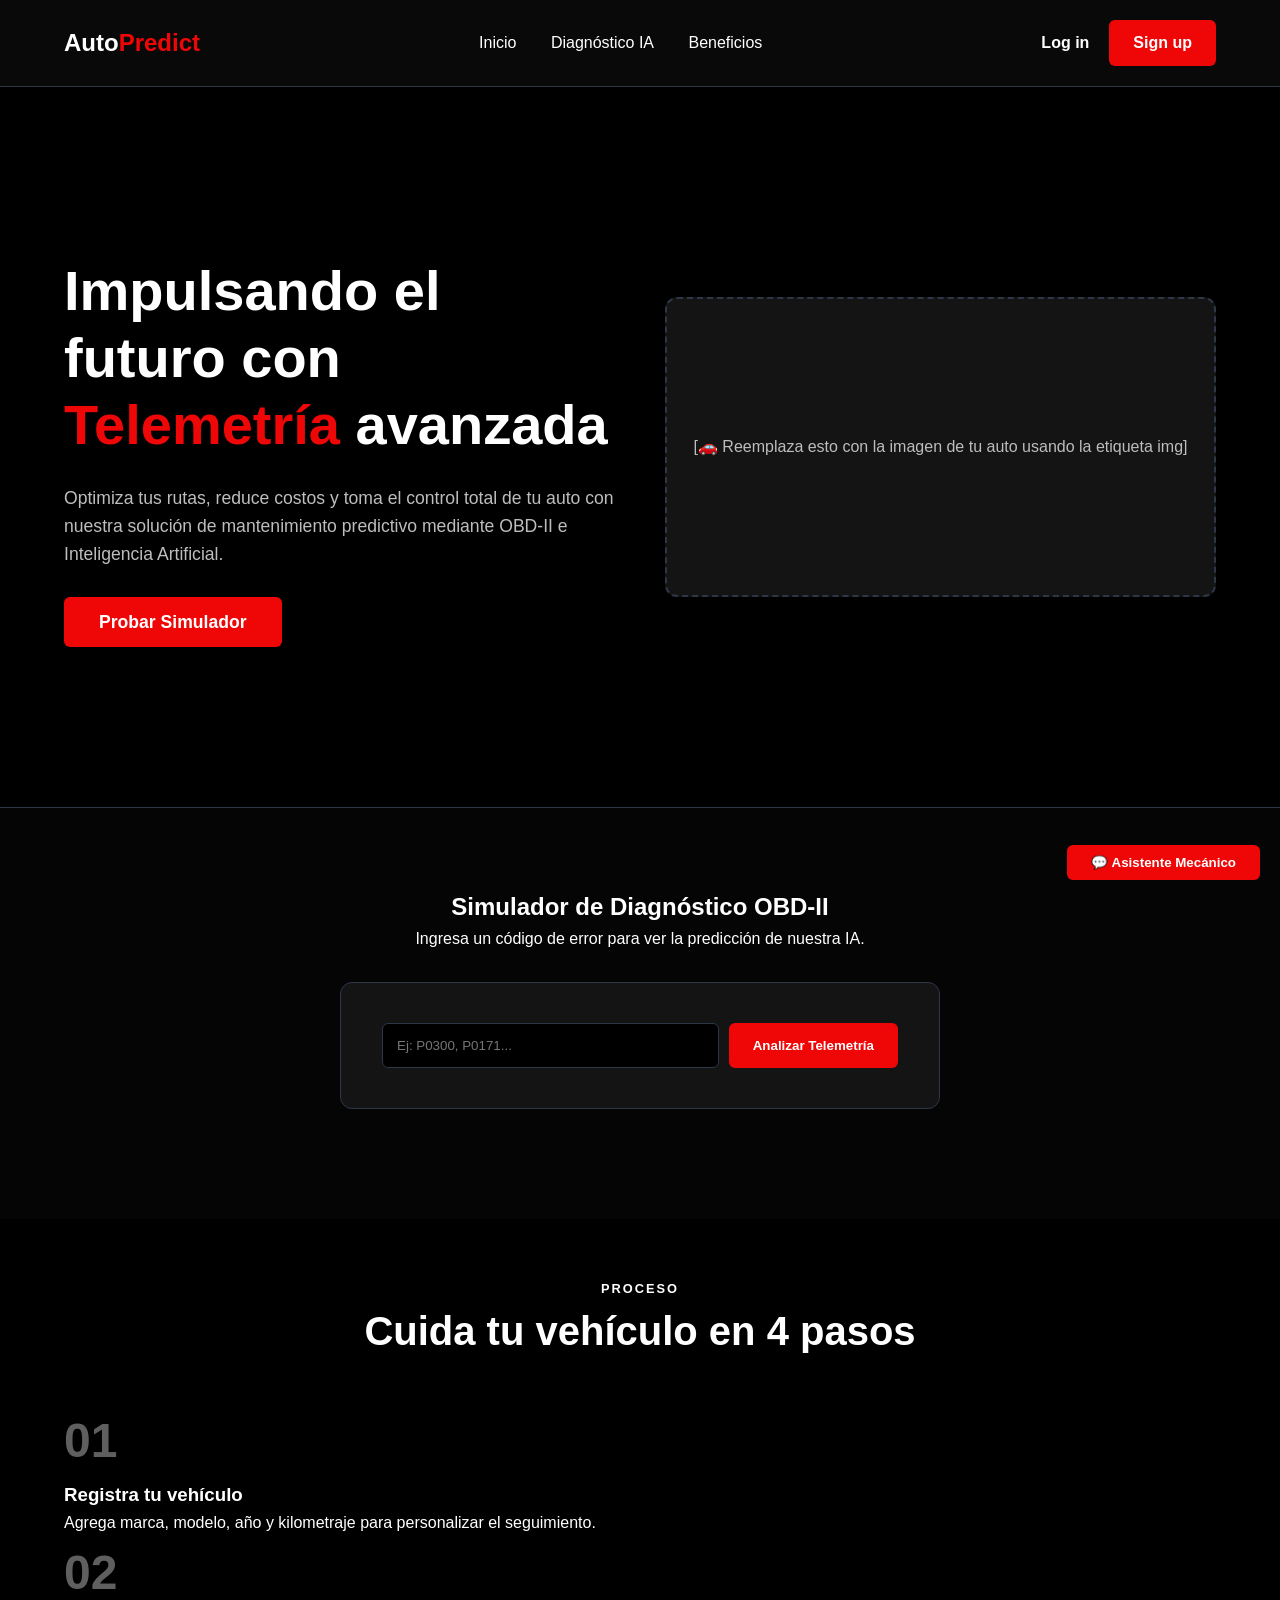
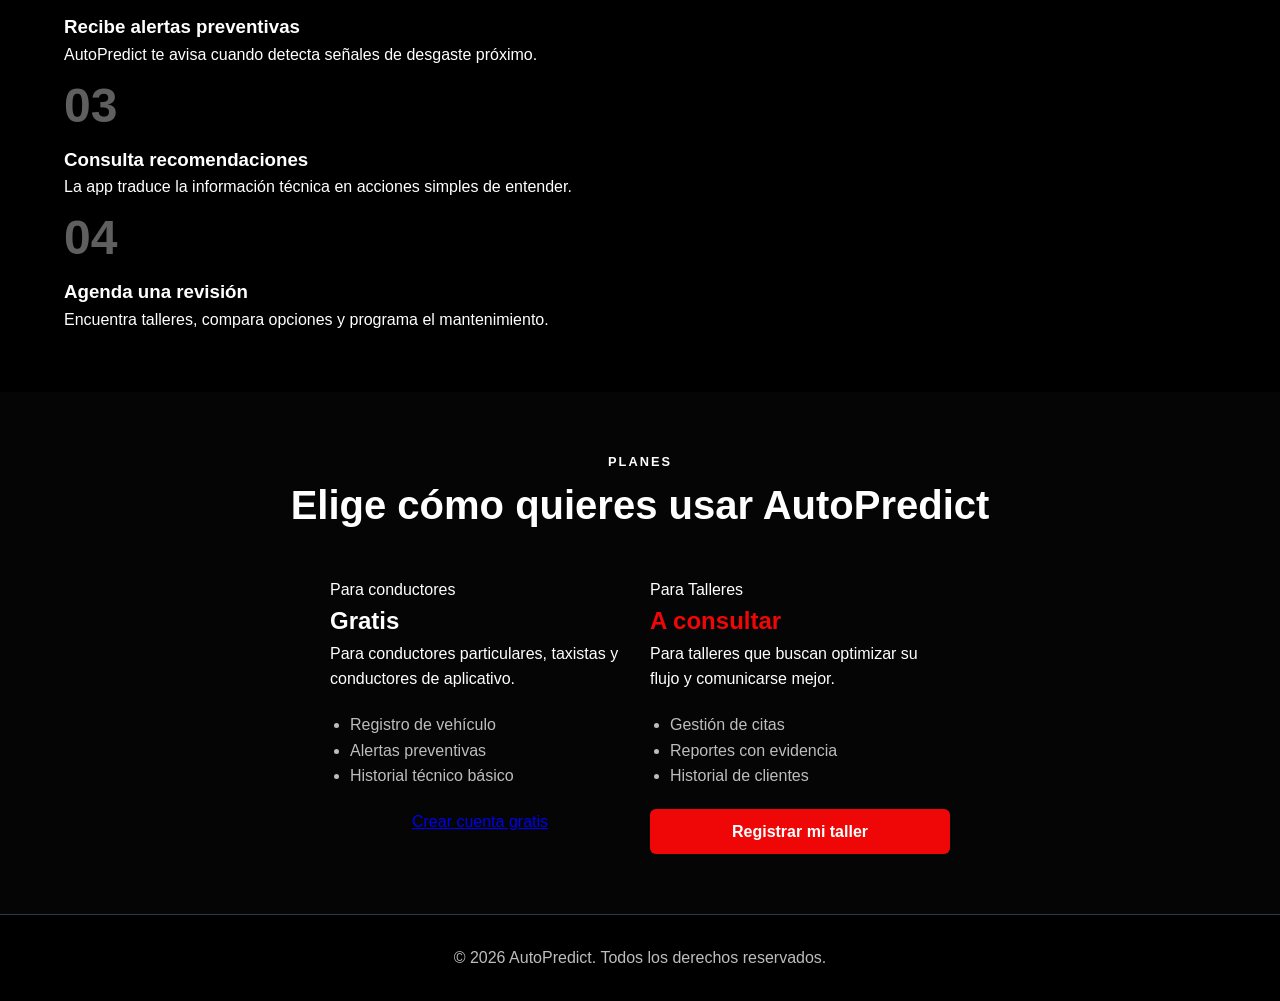
==== index.html @ 9f281860 "first commit" ====
<!DOCTYPE html>
<html lang="es">
<head>
    <meta charset="UTF-8">
    <meta name="viewport" content="width=device-width, initial-scale=1.0">
    <title>AutoPredict | Telemetría Avanzada</title>
    <link rel="stylesheet" href="style.css">
</head>
<body>
    <header class="navbar">
        <a href="#inicio" class="logo">Auto<span class="text-accent">Predict</span></a>
        <nav class="nav-links">
            <a href="#inicio">Inicio</a>
            <a href="#simulador">Diagnóstico IA</a>
            <a href="#beneficios">Beneficios</a>
        </nav>
        <div class="nav-actions">
            <a href="dashboard.html" class="login-link">Log in</a>
            <a href="registro.html" class="btn-primary">Sign up</a>
        </div>
    </header>

    <main>
        <section id="inicio" class="hero-section">
            <div class="hero-content">
                <h1>Impulsando el futuro con <span class="text-accent">Telemetría</span> avanzada</h1>
                <p>Optimiza tus rutas, reduce costos y toma el control total de tu auto con nuestra solución de mantenimiento predictivo mediante OBD-II e Inteligencia Artificial.</p>
                <div class="hero-buttons">
                    <a href="#simulador" class="btn-primary btn-large">Probar Simulador</a>
                </div>
            </div>
            <div class="hero-image">
                <div class="car-placeholder">
                    <span>[🚗 Reemplaza esto con la imagen de tu auto usando la etiqueta img]</span>
                </div>
            </div>
        </section>

        <section id="simulador" class="simulator-section">
            <h2>Simulador de Diagnóstico OBD-II</h2>
            <p>Ingresa un código de error para ver la predicción de nuestra IA.</p>
            
            <div class="simulator-card">
                <form id="diagnostic-form">
                    <input type="text" id="obd-code" placeholder="Ej: P0300, P0171..." required>
                    <button type="submit" class="btn-primary">Analizar Telemetría</button>
                </form>

                <div id="loading-spinner" class="hidden">
                    <div class="spinner"></div>
                    <p class="text-accent">Analizando datos del motor...</p>
                </div>

                <div id="diagnostic-result" class="hidden result-box">
                    <h3 id="result-title">Diagnóstico Completado</h3>
                    <p id="result-desc"><strong>Falla detectada:</strong> Anomalía múltiple en cilindros.</p>
                    <p id="result-action"><strong>Acción recomendada:</strong> Revisión urgente de bujías.</p>
                </div>
            </div>
        </section>

        <section style="padding: 60px 5%; text-align: center;">
            <p class="text-muted" style="font-weight: bold; font-size: 0.8rem; letter-spacing: 2px;">PROCESO</p>
            <h2 style="font-size: 2.5rem; margin-bottom: 40px;">Cuida tu vehículo en 4 pasos</h2>
            <div class="grid-4" style="text-align: left;">
                <div class="data-card">
                    <h1 style="color: var(--text-muted); opacity: 0.5; font-size: 3rem;">01</h1>
                    <h3>Registra tu vehículo</h3>
                    <p class="text-muted">Agrega marca, modelo, año y kilometraje para personalizar el seguimiento.</p>
                </div>
                <div class="data-card">
                    <h1 style="color: var(--text-muted); opacity: 0.5; font-size: 3rem;">02</h1>
                    <h3>Recibe alertas preventivas</h3>
                    <p class="text-muted">AutoPredict te avisa cuando detecta señales de desgaste próximo.</p>
                </div>
                <div class="data-card">
                    <h1 style="color: var(--text-muted); opacity: 0.5; font-size: 3rem;">03</h1>
                    <h3>Consulta recomendaciones</h3>
                    <p class="text-muted">La app traduce la información técnica en acciones simples de entender.</p>
                </div>
                <div class="data-card">
                    <h1 style="color: var(--text-muted); opacity: 0.5; font-size: 3rem;">04</h1>
                    <h3>Agenda una revisión</h3>
                    <p class="text-muted">Encuentra talleres, compara opciones y programa el mantenimiento.</p>
                </div>
            </div>
        </section>

        <section style="padding: 60px 5%; text-align: center; background: #050505;">
            <p class="text-muted" style="font-weight: bold; font-size: 0.8rem; letter-spacing: 2px;">PLANES</p>
            <h2 style="font-size: 2.5rem; margin-bottom: 40px;">Elige cómo quieres usar AutoPredict</h2>
            <div style="display: flex; justify-content: center; gap: 20px; flex-wrap: wrap;">
                <div class="data-card" style="width: 300px; text-align: left;">
                    <p class="text-muted">Para conductores</p>
                    <h2>Gratis</h2>
                    <p class="text-muted mt-10">Para conductores particulares, taxistas y conductores de aplicativo.</p>
                    <ul style="margin: 20px 0; padding-left: 20px; color: var(--text-muted);">
                        <li>Registro de vehículo</li>
                        <li>Alertas preventivas</li>
                        <li>Historial técnico básico</li>
                    </ul>
                    <a href="registro.html" class="btn-outline" style="display: block; text-align: center;">Crear cuenta gratis</a>
                </div>
                <div class="data-card" style="width: 300px; text-align: left; border-color: var(--accent-neon);">
                    <p class="text-muted">Para Talleres</p>
                    <h2 class="text-accent">A consultar</h2>
                    <p class="text-muted mt-10">Para talleres que buscan optimizar su flujo y comunicarse mejor.</p>
                    <ul style="margin: 20px 0; padding-left: 20px; color: var(--text-muted);">
                        <li>Gestión de citas</li>
                        <li>Reportes con evidencia</li>
                        <li>Historial de clientes</li>
                    </ul>
                    <a href="registro.html" class="btn-primary" style="display: block; text-align: center; color: white;">Registrar mi taller</a>
                </div>
            </div>
        </section>

    </main>

    <div class="chatbot-widget">
        <button id="chat-toggle" class="btn-primary chat-btn">💬 Asistente Mecánico</button>
        <div id="chat-window" class="chat-window hidden">
            <div class="chat-header">
                <h4>AutoPredict IA</h4>
                <button id="close-chat" class="close-btn">✖</button>
            </div>
            <div class="chat-body" id="chat-messages">
                <div class="message bot">Hola, soy tu asistente mecánico. ¿Qué síntoma presenta tu auto hoy?</div>
            </div>
            <form id="chat-form" class="chat-input-area">
                <input type="text" id="chat-input" placeholder="Ej: Mi auto vibra..." required autocomplete="off">
                <button type="submit" class="send-btn">➤</button>
            </form>
        </div>
    </div>

    <footer>
        <p>&copy; 2026 AutoPredict. Todos los derechos reservados.</p>
    </footer>

    <script src="script.js"></script>
</body>
</html>
---- style.css ----
@import url('https://fonts.googleapis.com/css2?family=Inter:wght@400;600;800&display=swap');

:root {
    --bg-dark: #000000;      /* Negro principal según tu Style Guide */
    --bg-card: #141414;
    --accent-neon: #EF0707;  /* Rojo Vibrante según tu documento */
    --accent-hover: #DA2128; /* Rojo Ladrillo */
    --text-main: #FFFFFF;
    --text-muted: #BDBDBD;   /* Gris Ceniza */
    --border-color: #2d3748;
}

* { margin: 0; padding: 0; box-sizing: border-box; font-family: 'Inter', sans-serif; }

* { margin: 0; padding: 0; box-sizing: border-box; font-family: 'Segoe UI', Tahoma, sans-serif; }
body { background-color: var(--bg-dark); color: var(--text-main); line-height: 1.6; }
.text-accent { color: var(--accent-neon); }
.hidden { display: none !important; }

/* Botones */
.btn-primary { background-color: var(--accent-neon); color: #ffffff; padding: 10px 24px; text-decoration: none; border: none; border-radius: 6px; font-weight: bold; cursor: pointer; transition: 0.3s; }
.btn-primary:hover { background-color: var(--accent-hover); box-shadow: 0 0 15px rgba(212, 255, 0, 0.4); }
.btn-large { padding: 15px 35px; font-size: 1.1rem; }

/* Navegación */
.navbar { display: flex; justify-content: space-between; align-items: center; padding: 20px 5%; background-color: rgba(10, 10, 10, 0.9); border-bottom: 1px solid var(--border-color); position: sticky; top: 0; z-index: 100; }
.logo { font-size: 1.5rem; font-weight: 800; text-decoration: none; color: white; }
.nav-links a { color: var(--text-main); text-decoration: none; margin: 0 15px; transition: 0.3s; }
.nav-links a:hover, .login-link:hover { color: var(--accent-neon); }
.nav-actions { display: flex; align-items: center; gap: 20px; }
.login-link { color: var(--text-main); text-decoration: none; font-weight: 600; }

/* Hero */
.hero-section { display: flex; align-items: center; justify-content: space-between; padding: 80px 5%; min-height: 80vh; }
.hero-content { flex: 1; padding-right: 50px; }
.hero-content h1 { font-size: 3.5rem; line-height: 1.2; margin-bottom: 25px; }
.hero-content p { font-size: 1.1rem; color: var(--text-muted); margin-bottom: 40px; }
.hero-image { flex: 1; }
.car-placeholder { width: 100%; height: 300px; border: 2px dashed var(--border-color); border-radius: 12px; display: flex; align-items: center; justify-content: center; color: var(--text-muted); background-color: var(--bg-card); }

/* Simulador */
.simulator-section { padding: 80px 5%; text-align: center; background-color: #050505; border-top: 1px solid var(--border-color); }
.simulator-card { background-color: var(--bg-card); max-width: 600px; margin: 30px auto; padding: 40px; border-radius: 12px; border: 1px solid var(--border-color); }
#diagnostic-form { display: flex; gap: 10px; justify-content: center; }
input[type="text"] { padding: 14px; width: 65%; border-radius: 6px; border: 1px solid var(--border-color); background-color: var(--bg-dark); color: var(--text-main); }
input[type="text"]:focus { outline: none; border-color: var(--accent-neon); }

.spinner { border: 4px solid rgba(255, 255, 255, 0.1); border-left-color: var(--accent-neon); border-radius: 50%; width: 45px; height: 45px; animation: spin 1s linear infinite; margin: 20px auto; }
@keyframes spin { 100% { transform: rotate(360deg); } }
.result-box { margin-top: 25px; padding: 20px; background-color: var(--bg-dark); border-left: 4px solid #ef4444; text-align: left; border-radius: 0 6px 6px 0; }

/* Chatbot */
.chatbot-widget { position: fixed; bottom: 20px; right: 20px; z-index: 1000; }
.chat-window { width: 320px; height: 400px; background-color: var(--bg-card); border: 1px solid var(--border-color); border-radius: 12px; display: flex; flex-direction: column; overflow: hidden; margin-bottom: 10px; box-shadow: 0 10px 30px rgba(0,0,0,0.8); }
.chat-header { background-color: #000; padding: 15px; display: flex; justify-content: space-between; border-bottom: 1px solid var(--border-color); }
.close-btn { background: none; border: none; color: white; cursor: pointer; font-size: 1.2rem; }
.chat-body { flex: 1; padding: 15px; overflow-y: auto; display: flex; flex-direction: column; gap: 10px; }
.message { padding: 10px; border-radius: 8px; font-size: 0.9rem; max-width: 85%; }
.message.bot { background-color: #2d3748; align-self: flex-start; border-bottom-left-radius: 0; }
.message.user { background-color: var(--accent-neon); color: black; align-self: flex-end; border-bottom-right-radius: 0; font-weight: bold; }
.chat-input-area { display: flex; padding: 10px; background: #000; border-top: 1px solid var(--border-color); }
.chat-input-area input { flex: 1; border-radius: 6px 0 0 6px; padding: 10px; }
.send-btn { background: var(--accent-neon); border: none; padding: 0 15px; color: black; border-radius: 0 6px 6px 0; font-weight: bold; cursor: pointer; }

footer { text-align: center; padding: 30px; border-top: 1px solid var(--border-color); color: var(--text-muted); }

@media (max-width: 768px) {
    .hero-section { flex-direction: column; text-align: center; padding: 40px 5%; }
    .hero-content { padding-right: 0; margin-bottom: 40px; }
    .navbar { flex-direction: column; gap: 15px; }
    .nav-links { display: none; }
    #diagnostic-form { flex-direction: column; }
    input[type="text"] { width: 100%; }
}
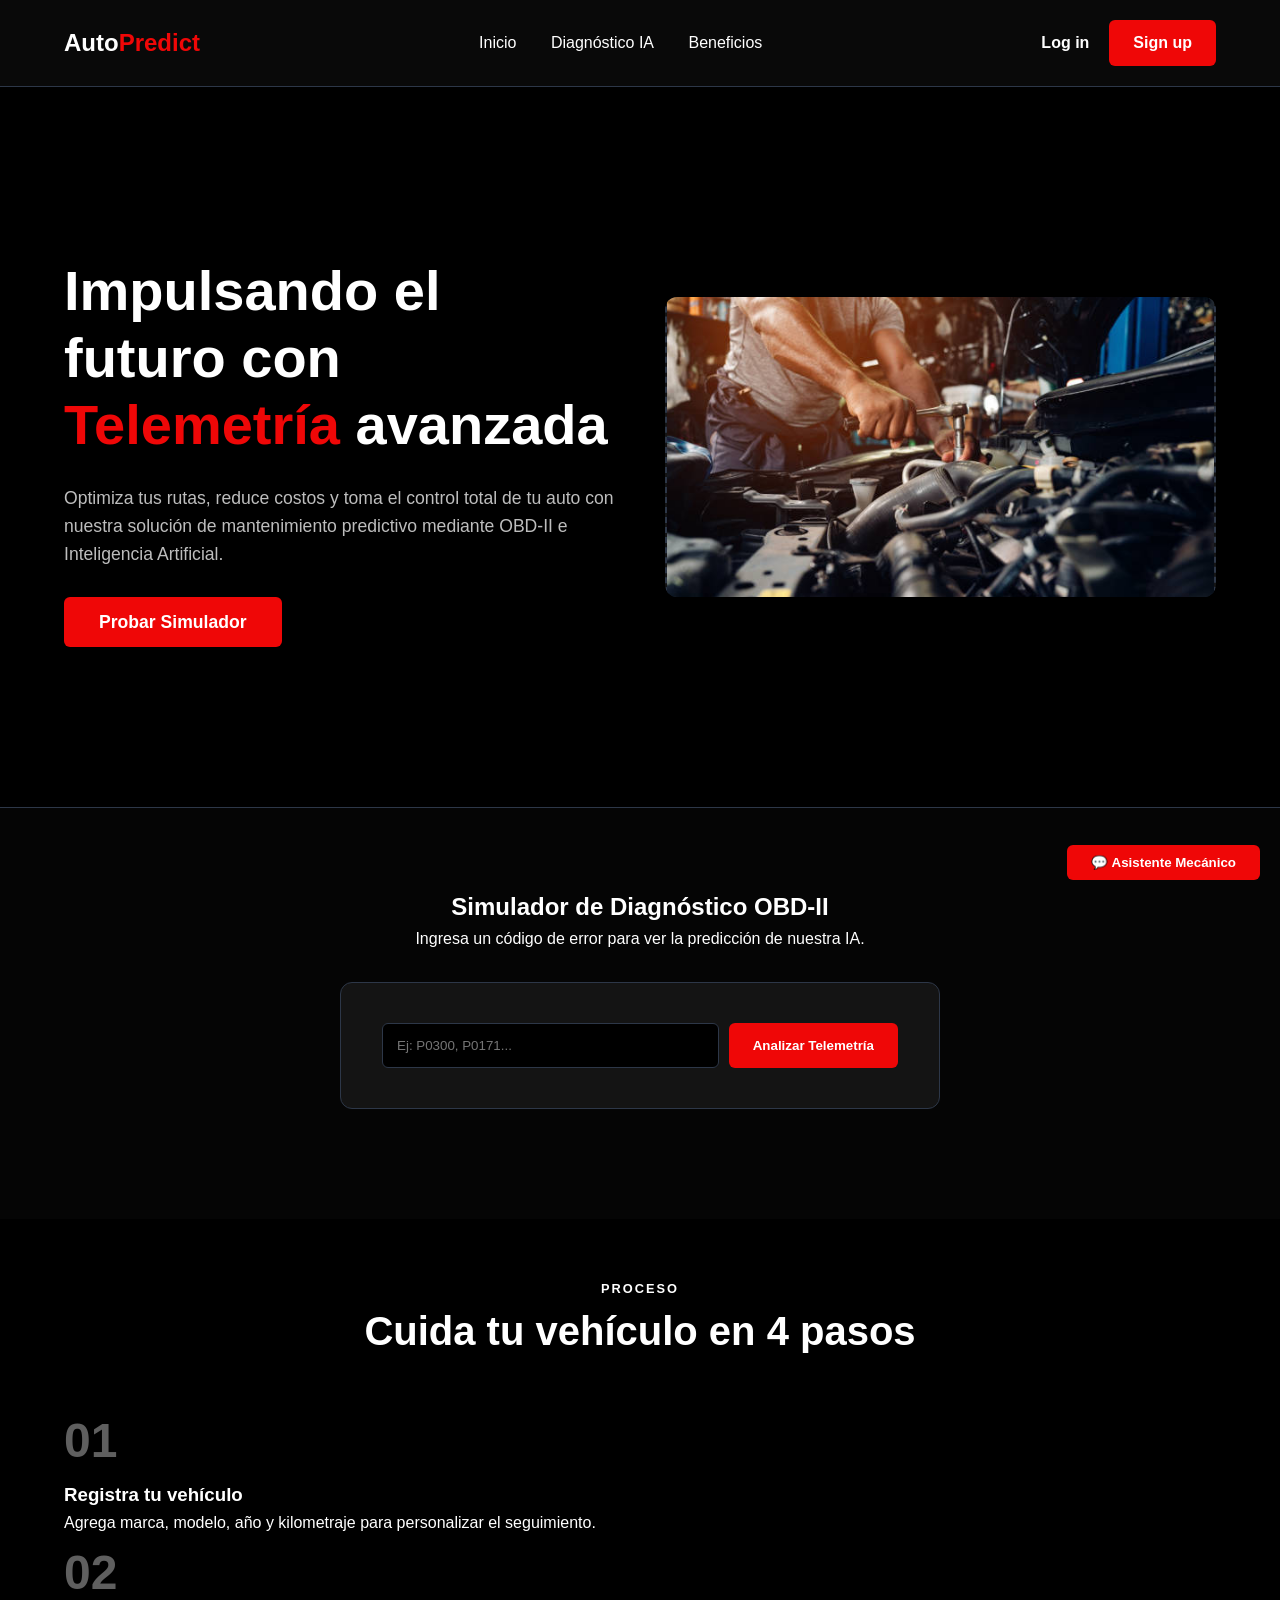
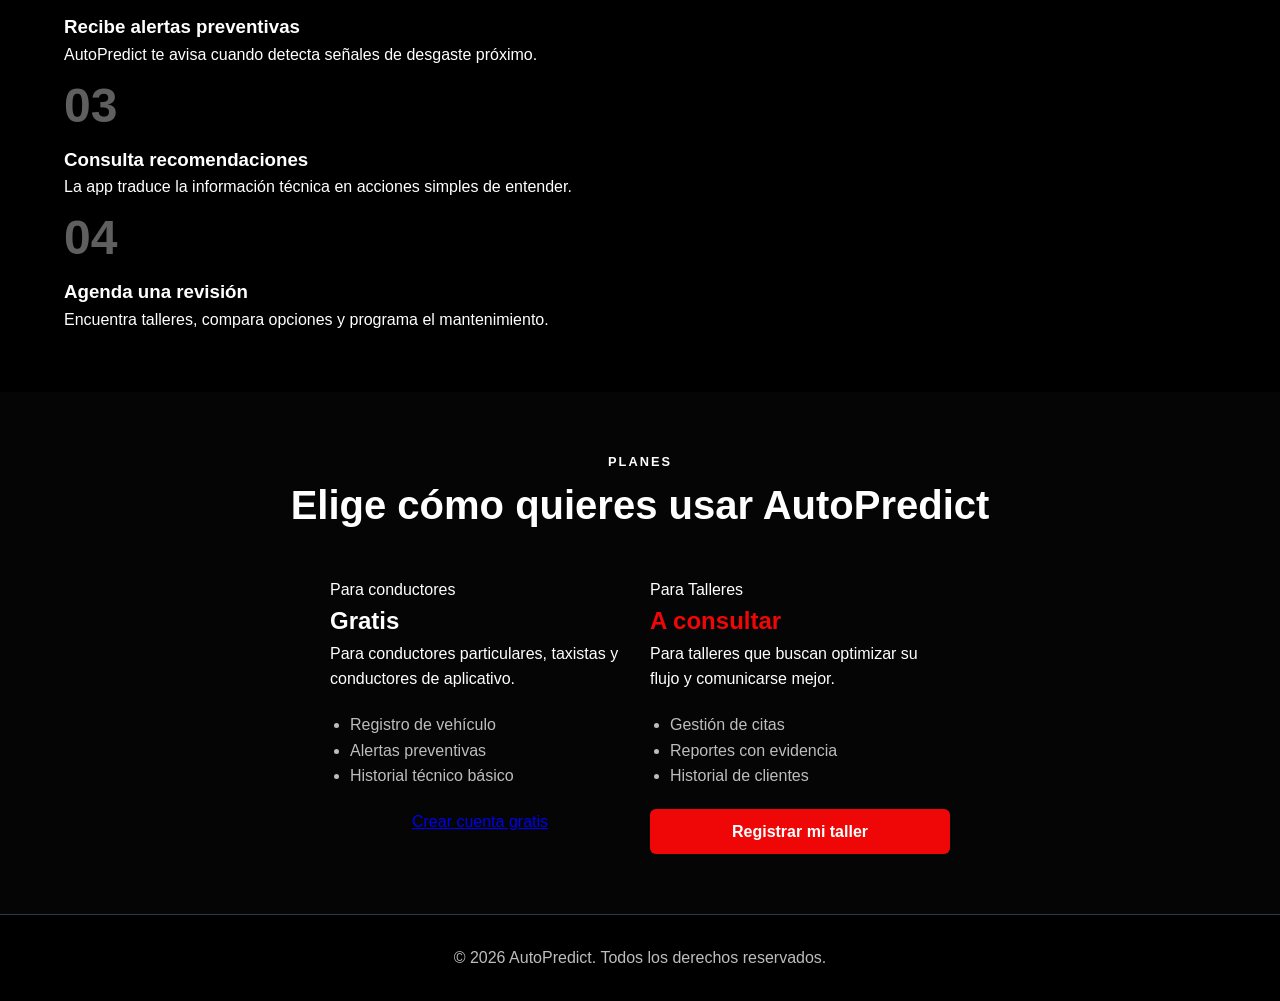
==== commit 80075589: "updated files" ====
--- a/index.html
+++ b/index.html
@@ -31,7 +31,7 @@
             </div>
             <div class="hero-image">
                 <div class="car-placeholder">
-                    <span>[🚗 Reemplaza esto con la imagen de tu auto usando la etiqueta img]</span>
+                    <img src="Imagenes/carro-mantenimiento.jpg" alt="Carro en mantenimiento">
                 </div>
             </div>
         </section>
--- a/style.css
+++ b/style.css
@@ -1,74 +1,354 @@
 @import url('https://fonts.googleapis.com/css2?family=Inter:wght@400;600;800&display=swap');
 
+/* Variables */
+
 :root {
-    --bg-dark: #000000;      /* Negro principal según tu Style Guide */
+    --bg-dark: #000000;
     --bg-card: #141414;
-    --accent-neon: #EF0707;  /* Rojo Vibrante según tu documento */
-    --accent-hover: #DA2128; /* Rojo Ladrillo */
+    --accent-neon: #EF0707;
+    --accent-hover: #DA2128;
     --text-main: #FFFFFF;
-    --text-muted: #BDBDBD;   /* Gris Ceniza */
+    --text-muted: #BDBDBD;
     --border-color: #2d3748;
 }
 
-* { margin: 0; padding: 0; box-sizing: border-box; font-family: 'Inter', sans-serif; }
-
-* { margin: 0; padding: 0; box-sizing: border-box; font-family: 'Segoe UI', Tahoma, sans-serif; }
-body { background-color: var(--bg-dark); color: var(--text-main); line-height: 1.6; }
-.text-accent { color: var(--accent-neon); }
-.hidden { display: none !important; }
+/* Reset */
+
+* {
+    margin: 0;
+    padding: 0;
+    box-sizing: border-box;
+    font-family: "Inter", sans-serif;
+}
+
+/* General */
+
+body {
+    background-color: var(--bg-dark);
+    color: var(--text-main);
+    line-height: 1.6;
+}
+
+.text-accent {
+    color: var(--accent-neon);
+}
+
+.hidden {
+    display: none !important;
+}
 
 /* Botones */
-.btn-primary { background-color: var(--accent-neon); color: #ffffff; padding: 10px 24px; text-decoration: none; border: none; border-radius: 6px; font-weight: bold; cursor: pointer; transition: 0.3s; }
-.btn-primary:hover { background-color: var(--accent-hover); box-shadow: 0 0 15px rgba(212, 255, 0, 0.4); }
-.btn-large { padding: 15px 35px; font-size: 1.1rem; }
+
+.btn-primary {
+    background-color: var(--accent-neon);
+    color: white;
+    padding: 10px 24px;
+    border: none;
+    border-radius: 6px;
+    text-decoration: none;
+    font-weight: bold;
+    cursor: pointer;
+    transition: 0.3s;
+}
+
+.btn-primary:hover {
+    background-color: var(--accent-hover);
+    box-shadow: 0 0 15px rgba(239, 7, 7, 0.4);
+}
+
+.btn-large {
+    padding: 15px 35px;
+    font-size: 1.1rem;
+}
 
 /* Navegación */
-.navbar { display: flex; justify-content: space-between; align-items: center; padding: 20px 5%; background-color: rgba(10, 10, 10, 0.9); border-bottom: 1px solid var(--border-color); position: sticky; top: 0; z-index: 100; }
-.logo { font-size: 1.5rem; font-weight: 800; text-decoration: none; color: white; }
-.nav-links a { color: var(--text-main); text-decoration: none; margin: 0 15px; transition: 0.3s; }
-.nav-links a:hover, .login-link:hover { color: var(--accent-neon); }
-.nav-actions { display: flex; align-items: center; gap: 20px; }
-.login-link { color: var(--text-main); text-decoration: none; font-weight: 600; }
+
+.navbar {
+    display: flex;
+    justify-content: space-between;
+    align-items: center;
+    padding: 20px 5%;
+    background-color: rgba(10, 10, 10, 0.9);
+    border-bottom: 1px solid var(--border-color);
+    position: sticky;
+    top: 0;
+    z-index: 100;
+}
+
+.logo {
+    font-size: 1.5rem;
+    font-weight: 800;
+    text-decoration: none;
+    color: white;
+}
+
+.nav-links a {
+    margin: 0 15px;
+    color: var(--text-main);
+    text-decoration: none;
+    transition: 0.3s;
+}
+
+.nav-links a:hover,
+.login-link:hover {
+    color: var(--accent-neon);
+}
+
+.nav-actions {
+    display: flex;
+    align-items: center;
+    gap: 20px;
+}
+
+.login-link {
+    color: var(--text-main);
+    text-decoration: none;
+    font-weight: 600;
+}
 
 /* Hero */
-.hero-section { display: flex; align-items: center; justify-content: space-between; padding: 80px 5%; min-height: 80vh; }
-.hero-content { flex: 1; padding-right: 50px; }
-.hero-content h1 { font-size: 3.5rem; line-height: 1.2; margin-bottom: 25px; }
-.hero-content p { font-size: 1.1rem; color: var(--text-muted); margin-bottom: 40px; }
-.hero-image { flex: 1; }
-.car-placeholder { width: 100%; height: 300px; border: 2px dashed var(--border-color); border-radius: 12px; display: flex; align-items: center; justify-content: center; color: var(--text-muted); background-color: var(--bg-card); }
+
+.hero-section {
+    display: flex;
+    justify-content: space-between;
+    align-items: center;
+    padding: 80px 5%;
+    min-height: 80vh;
+}
+
+.hero-content {
+    flex: 1;
+    padding-right: 50px;
+}
+
+.hero-content h1 {
+    margin-bottom: 25px;
+    font-size: 3.5rem;
+    line-height: 1.2;
+}
+
+.hero-content p {
+    margin-bottom: 40px;
+    font-size: 1.1rem;
+    color: var(--text-muted);
+}
+
+.hero-image {
+    flex: 1;
+    overflow: hidden;
+    border-radius: 12px;
+}
+
+.hero-image img {
+    width: 100%;
+    display: block;
+    object-fit: cover;
+}
+
+.car-placeholder {
+    display: flex;
+    justify-content: center;
+    align-items: center;
+    width: 100%;
+    height: 300px;
+    border: 2px dashed var(--border-color);
+    border-radius: 12px;
+    background-color: var(--bg-card);
+    color: var(--text-muted);
+}
 
 /* Simulador */
-.simulator-section { padding: 80px 5%; text-align: center; background-color: #050505; border-top: 1px solid var(--border-color); }
-.simulator-card { background-color: var(--bg-card); max-width: 600px; margin: 30px auto; padding: 40px; border-radius: 12px; border: 1px solid var(--border-color); }
-#diagnostic-form { display: flex; gap: 10px; justify-content: center; }
-input[type="text"] { padding: 14px; width: 65%; border-radius: 6px; border: 1px solid var(--border-color); background-color: var(--bg-dark); color: var(--text-main); }
-input[type="text"]:focus { outline: none; border-color: var(--accent-neon); }
-
-.spinner { border: 4px solid rgba(255, 255, 255, 0.1); border-left-color: var(--accent-neon); border-radius: 50%; width: 45px; height: 45px; animation: spin 1s linear infinite; margin: 20px auto; }
-@keyframes spin { 100% { transform: rotate(360deg); } }
-.result-box { margin-top: 25px; padding: 20px; background-color: var(--bg-dark); border-left: 4px solid #ef4444; text-align: left; border-radius: 0 6px 6px 0; }
+
+.simulator-section {
+    padding: 80px 5%;
+    text-align: center;
+    background-color: #050505;
+    border-top: 1px solid var(--border-color);
+}
+
+.simulator-card {
+    max-width: 600px;
+    margin: 30px auto;
+    padding: 40px;
+    background-color: var(--bg-card);
+    border: 1px solid var(--border-color);
+    border-radius: 12px;
+}
+
+#diagnostic-form {
+    display: flex;
+    justify-content: center;
+    gap: 10px;
+}
+
+input[type="text"] {
+    width: 65%;
+    padding: 14px;
+    background-color: var(--bg-dark);
+    color: var(--text-main);
+    border: 1px solid var(--border-color);
+    border-radius: 6px;
+}
+
+input[type="text"]:focus {
+    outline: none;
+    border-color: var(--accent-neon);
+}
+
+.spinner {
+    width: 45px;
+    height: 45px;
+    margin: 20px auto;
+    border: 4px solid rgba(255, 255, 255, 0.1);
+    border-left-color: var(--accent-neon);
+    border-radius: 50%;
+    animation: spin 1s linear infinite;
+}
+
+@keyframes spin {
+    100% {
+        transform: rotate(360deg);
+    }
+}
+
+.result-box {
+    margin-top: 25px;
+    padding: 20px;
+    background-color: var(--bg-dark);
+    border-left: 4px solid #ef4444;
+    border-radius: 0 6px 6px 0;
+    text-align: left;
+}
 
 /* Chatbot */
-.chatbot-widget { position: fixed; bottom: 20px; right: 20px; z-index: 1000; }
-.chat-window { width: 320px; height: 400px; background-color: var(--bg-card); border: 1px solid var(--border-color); border-radius: 12px; display: flex; flex-direction: column; overflow: hidden; margin-bottom: 10px; box-shadow: 0 10px 30px rgba(0,0,0,0.8); }
-.chat-header { background-color: #000; padding: 15px; display: flex; justify-content: space-between; border-bottom: 1px solid var(--border-color); }
-.close-btn { background: none; border: none; color: white; cursor: pointer; font-size: 1.2rem; }
-.chat-body { flex: 1; padding: 15px; overflow-y: auto; display: flex; flex-direction: column; gap: 10px; }
-.message { padding: 10px; border-radius: 8px; font-size: 0.9rem; max-width: 85%; }
-.message.bot { background-color: #2d3748; align-self: flex-start; border-bottom-left-radius: 0; }
-.message.user { background-color: var(--accent-neon); color: black; align-self: flex-end; border-bottom-right-radius: 0; font-weight: bold; }
-.chat-input-area { display: flex; padding: 10px; background: #000; border-top: 1px solid var(--border-color); }
-.chat-input-area input { flex: 1; border-radius: 6px 0 0 6px; padding: 10px; }
-.send-btn { background: var(--accent-neon); border: none; padding: 0 15px; color: black; border-radius: 0 6px 6px 0; font-weight: bold; cursor: pointer; }
-
-footer { text-align: center; padding: 30px; border-top: 1px solid var(--border-color); color: var(--text-muted); }
+
+.chatbot-widget {
+    position: fixed;
+    right: 20px;
+    bottom: 20px;
+    z-index: 1000;
+}
+
+.chat-window {
+    display: flex;
+    flex-direction: column;
+    width: 320px;
+    height: 400px;
+    margin-bottom: 10px;
+    overflow: hidden;
+    background-color: var(--bg-card);
+    border: 1px solid var(--border-color);
+    border-radius: 12px;
+    box-shadow: 0 10px 30px rgba(0, 0, 0, 0.8);
+}
+
+.chat-header {
+    display: flex;
+    justify-content: space-between;
+    padding: 15px;
+    background-color: #000;
+    border-bottom: 1px solid var(--border-color);
+}
+
+.close-btn {
+    background: none;
+    border: none;
+    color: white;
+    font-size: 1.2rem;
+    cursor: pointer;
+}
+
+.chat-body {
+    display: flex;
+    flex: 1;
+    flex-direction: column;
+    gap: 10px;
+    padding: 15px;
+    overflow-y: auto;
+}
+
+.message {
+    max-width: 85%;
+    padding: 10px;
+    font-size: 0.9rem;
+    border-radius: 8px;
+}
+
+.message.bot {
+    align-self: flex-start;
+    background-color: #2d3748;
+    border-bottom-left-radius: 0;
+}
+
+.message.user {
+    align-self: flex-end;
+    background-color: var(--accent-neon);
+    color: black;
+    font-weight: bold;
+    border-bottom-right-radius: 0;
+}
+
+.chat-input-area {
+    display: flex;
+    padding: 10px;
+    background-color: #000;
+    border-top: 1px solid var(--border-color);
+}
+
+.chat-input-area input {
+    flex: 1;
+    padding: 10px;
+    border-radius: 6px 0 0 6px;
+}
+
+.send-btn {
+    padding: 0 15px;
+    background-color: var(--accent-neon);
+    color: black;
+    border: none;
+    border-radius: 0 6px 6px 0;
+    font-weight: bold;
+    cursor: pointer;
+}
+
+/* Footer */
+
+footer {
+    padding: 30px;
+    text-align: center;
+    color: var(--text-muted);
+    border-top: 1px solid var(--border-color);
+}
+
+/* Responsive */
 
 @media (max-width: 768px) {
-    .hero-section { flex-direction: column; text-align: center; padding: 40px 5%; }
-    .hero-content { padding-right: 0; margin-bottom: 40px; }
-    .navbar { flex-direction: column; gap: 15px; }
-    .nav-links { display: none; }
-    #diagnostic-form { flex-direction: column; }
-    input[type="text"] { width: 100%; }
+
+    .hero-section {
+        flex-direction: column;
+        text-align: center;
+        padding: 40px 5%;
+    }
+
+    .hero-content {
+        padding-right: 0;
+        margin-bottom: 40px;
+    }
+
+    .navbar {
+        flex-direction: column;
+        gap: 15px;
+    }
+
+    .nav-links {
+        display: none;
+    }
+
+    #diagnostic-form {
+        flex-direction: column;
+    }
+
+    input[type="text"] {
+        width: 100%;
+    }
 }
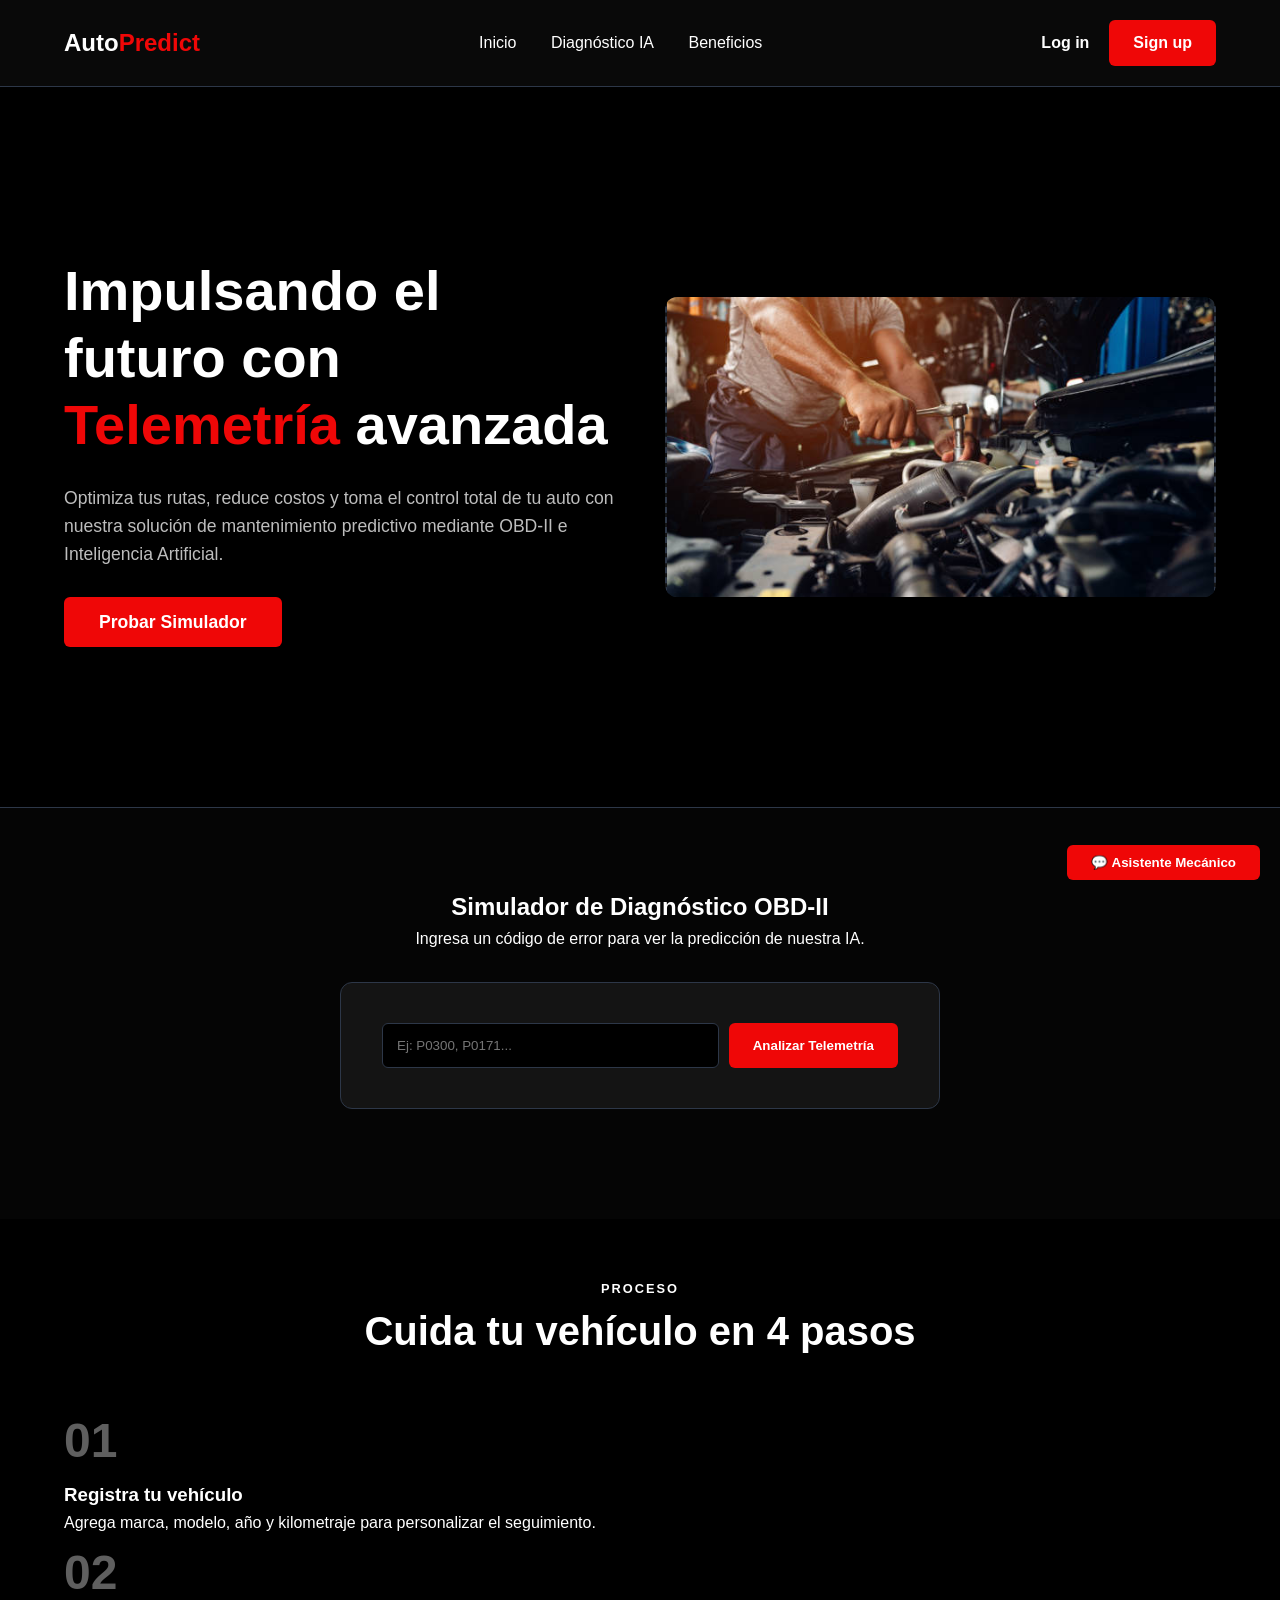
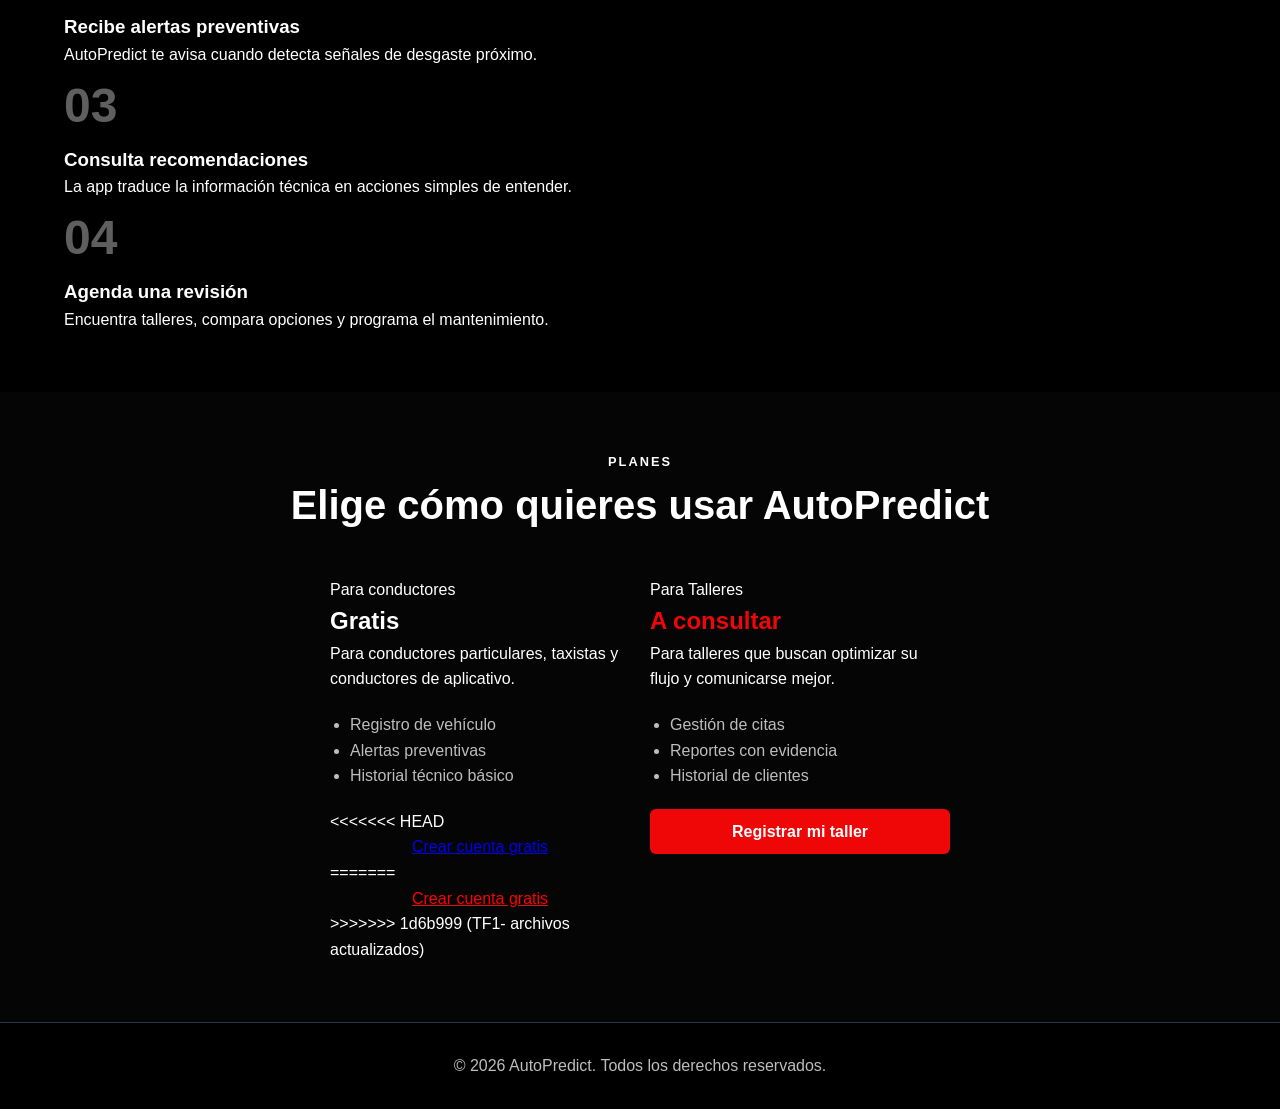
==== commit 8e1badaf: "TF 1 ACTUALIZACION" ====
--- a/index.html
+++ b/index.html
@@ -1,143 +1,147 @@
-<!DOCTYPE html>
-<html lang="es">
-<head>
-    <meta charset="UTF-8">
-    <meta name="viewport" content="width=device-width, initial-scale=1.0">
-    <title>AutoPredict | Telemetría Avanzada</title>
-    <link rel="stylesheet" href="style.css">
-</head>
-<body>
-    <header class="navbar">
-        <a href="#inicio" class="logo">Auto<span class="text-accent">Predict</span></a>
-        <nav class="nav-links">
-            <a href="#inicio">Inicio</a>
-            <a href="#simulador">Diagnóstico IA</a>
-            <a href="#beneficios">Beneficios</a>
-        </nav>
-        <div class="nav-actions">
-            <a href="dashboard.html" class="login-link">Log in</a>
-            <a href="registro.html" class="btn-primary">Sign up</a>
-        </div>
-    </header>
-
-    <main>
-        <section id="inicio" class="hero-section">
-            <div class="hero-content">
-                <h1>Impulsando el futuro con <span class="text-accent">Telemetría</span> avanzada</h1>
-                <p>Optimiza tus rutas, reduce costos y toma el control total de tu auto con nuestra solución de mantenimiento predictivo mediante OBD-II e Inteligencia Artificial.</p>
-                <div class="hero-buttons">
-                    <a href="#simulador" class="btn-primary btn-large">Probar Simulador</a>
-                </div>
-            </div>
-            <div class="hero-image">
-                <div class="car-placeholder">
-                    <img src="Imagenes/carro-mantenimiento.jpg" alt="Carro en mantenimiento">
-                </div>
-            </div>
-        </section>
-
-        <section id="simulador" class="simulator-section">
-            <h2>Simulador de Diagnóstico OBD-II</h2>
-            <p>Ingresa un código de error para ver la predicción de nuestra IA.</p>
-            
-            <div class="simulator-card">
-                <form id="diagnostic-form">
-                    <input type="text" id="obd-code" placeholder="Ej: P0300, P0171..." required>
-                    <button type="submit" class="btn-primary">Analizar Telemetría</button>
-                </form>
-
-                <div id="loading-spinner" class="hidden">
-                    <div class="spinner"></div>
-                    <p class="text-accent">Analizando datos del motor...</p>
-                </div>
-
-                <div id="diagnostic-result" class="hidden result-box">
-                    <h3 id="result-title">Diagnóstico Completado</h3>
-                    <p id="result-desc"><strong>Falla detectada:</strong> Anomalía múltiple en cilindros.</p>
-                    <p id="result-action"><strong>Acción recomendada:</strong> Revisión urgente de bujías.</p>
-                </div>
-            </div>
-        </section>
-
-        <section style="padding: 60px 5%; text-align: center;">
-            <p class="text-muted" style="font-weight: bold; font-size: 0.8rem; letter-spacing: 2px;">PROCESO</p>
-            <h2 style="font-size: 2.5rem; margin-bottom: 40px;">Cuida tu vehículo en 4 pasos</h2>
-            <div class="grid-4" style="text-align: left;">
-                <div class="data-card">
-                    <h1 style="color: var(--text-muted); opacity: 0.5; font-size: 3rem;">01</h1>
-                    <h3>Registra tu vehículo</h3>
-                    <p class="text-muted">Agrega marca, modelo, año y kilometraje para personalizar el seguimiento.</p>
-                </div>
-                <div class="data-card">
-                    <h1 style="color: var(--text-muted); opacity: 0.5; font-size: 3rem;">02</h1>
-                    <h3>Recibe alertas preventivas</h3>
-                    <p class="text-muted">AutoPredict te avisa cuando detecta señales de desgaste próximo.</p>
-                </div>
-                <div class="data-card">
-                    <h1 style="color: var(--text-muted); opacity: 0.5; font-size: 3rem;">03</h1>
-                    <h3>Consulta recomendaciones</h3>
-                    <p class="text-muted">La app traduce la información técnica en acciones simples de entender.</p>
-                </div>
-                <div class="data-card">
-                    <h1 style="color: var(--text-muted); opacity: 0.5; font-size: 3rem;">04</h1>
-                    <h3>Agenda una revisión</h3>
-                    <p class="text-muted">Encuentra talleres, compara opciones y programa el mantenimiento.</p>
-                </div>
-            </div>
-        </section>
-
-        <section style="padding: 60px 5%; text-align: center; background: #050505;">
-            <p class="text-muted" style="font-weight: bold; font-size: 0.8rem; letter-spacing: 2px;">PLANES</p>
-            <h2 style="font-size: 2.5rem; margin-bottom: 40px;">Elige cómo quieres usar AutoPredict</h2>
-            <div style="display: flex; justify-content: center; gap: 20px; flex-wrap: wrap;">
-                <div class="data-card" style="width: 300px; text-align: left;">
-                    <p class="text-muted">Para conductores</p>
-                    <h2>Gratis</h2>
-                    <p class="text-muted mt-10">Para conductores particulares, taxistas y conductores de aplicativo.</p>
-                    <ul style="margin: 20px 0; padding-left: 20px; color: var(--text-muted);">
-                        <li>Registro de vehículo</li>
-                        <li>Alertas preventivas</li>
-                        <li>Historial técnico básico</li>
-                    </ul>
-                    <a href="registro.html" class="btn-outline" style="display: block; text-align: center;">Crear cuenta gratis</a>
-                </div>
-                <div class="data-card" style="width: 300px; text-align: left; border-color: var(--accent-neon);">
-                    <p class="text-muted">Para Talleres</p>
-                    <h2 class="text-accent">A consultar</h2>
-                    <p class="text-muted mt-10">Para talleres que buscan optimizar su flujo y comunicarse mejor.</p>
-                    <ul style="margin: 20px 0; padding-left: 20px; color: var(--text-muted);">
-                        <li>Gestión de citas</li>
-                        <li>Reportes con evidencia</li>
-                        <li>Historial de clientes</li>
-                    </ul>
-                    <a href="registro.html" class="btn-primary" style="display: block; text-align: center; color: white;">Registrar mi taller</a>
-                </div>
-            </div>
-        </section>
-
-    </main>
-
-    <div class="chatbot-widget">
-        <button id="chat-toggle" class="btn-primary chat-btn">💬 Asistente Mecánico</button>
-        <div id="chat-window" class="chat-window hidden">
-            <div class="chat-header">
-                <h4>AutoPredict IA</h4>
-                <button id="close-chat" class="close-btn">✖</button>
-            </div>
-            <div class="chat-body" id="chat-messages">
-                <div class="message bot">Hola, soy tu asistente mecánico. ¿Qué síntoma presenta tu auto hoy?</div>
-            </div>
-            <form id="chat-form" class="chat-input-area">
-                <input type="text" id="chat-input" placeholder="Ej: Mi auto vibra..." required autocomplete="off">
-                <button type="submit" class="send-btn">➤</button>
-            </form>
-        </div>
-    </div>
-
-    <footer>
-        <p>&copy; 2026 AutoPredict. Todos los derechos reservados.</p>
-    </footer>
-
-    <script src="script.js"></script>
-</body>
+<!DOCTYPE html>
+<html lang="es">
+<head>
+    <meta charset="UTF-8">
+    <meta name="viewport" content="width=device-width, initial-scale=1.0">
+    <title>AutoPredict | Telemetría Avanzada</title>
+    <link rel="stylesheet" href="style.css">
+</head>
+<body>
+    <header class="navbar">
+        <a href="#inicio" class="logo">Auto<span class="text-accent">Predict</span></a>
+        <nav class="nav-links">
+            <a href="#inicio">Inicio</a>
+            <a href="#simulador">Diagnóstico IA</a>
+            <a href="#beneficios">Beneficios</a>
+        </nav>
+        <div class="nav-actions">
+            <a href="dashboard.html" class="login-link">Log in</a>
+            <a href="registro.html" class="btn-primary">Sign up</a>
+        </div>
+    </header>
+
+    <main>
+        <section id="inicio" class="hero-section">
+            <div class="hero-content">
+                <h1>Impulsando el futuro con <span class="text-accent">Telemetría</span> avanzada</h1>
+                <p>Optimiza tus rutas, reduce costos y toma el control total de tu auto con nuestra solución de mantenimiento predictivo mediante OBD-II e Inteligencia Artificial.</p>
+                <div class="hero-buttons">
+                    <a href="#simulador" class="btn-primary btn-large">Probar Simulador</a>
+                </div>
+            </div>
+            <div class="hero-image">
+                <div class="car-placeholder">
+                    <img src="Imagenes/carro-mantenimiento.jpg" alt="Carro en mantenimiento">
+                </div>
+            </div>
+        </section>
+
+        <section id="simulador" class="simulator-section">
+            <h2>Simulador de Diagnóstico OBD-II</h2>
+            <p>Ingresa un código de error para ver la predicción de nuestra IA.</p>
+            
+            <div class="simulator-card">
+                <form id="diagnostic-form">
+                    <input type="text" id="obd-code" placeholder="Ej: P0300, P0171..." required>
+                    <button type="submit" class="btn-primary">Analizar Telemetría</button>
+                </form>
+
+                <div id="loading-spinner" class="hidden">
+                    <div class="spinner"></div>
+                    <p class="text-accent">Analizando datos del motor...</p>
+                </div>
+
+                <div id="diagnostic-result" class="hidden result-box">
+                    <h3 id="result-title">Diagnóstico Completado</h3>
+                    <p id="result-desc"><strong>Falla detectada:</strong> Anomalía múltiple en cilindros.</p>
+                    <p id="result-action"><strong>Acción recomendada:</strong> Revisión urgente de bujías.</p>
+                </div>
+            </div>
+        </section>
+
+        <section style="padding: 60px 5%; text-align: center;">
+            <p class="text-muted" style="font-weight: bold; font-size: 0.8rem; letter-spacing: 2px;">PROCESO</p>
+            <h2 style="font-size: 2.5rem; margin-bottom: 40px;">Cuida tu vehículo en 4 pasos</h2>
+            <div class="grid-4" style="text-align: left;">
+                <div class="data-card">
+                    <h1 style="color: var(--text-muted); opacity: 0.5; font-size: 3rem;">01</h1>
+                    <h3>Registra tu vehículo</h3>
+                    <p class="text-muted">Agrega marca, modelo, año y kilometraje para personalizar el seguimiento.</p>
+                </div>
+                <div class="data-card">
+                    <h1 style="color: var(--text-muted); opacity: 0.5; font-size: 3rem;">02</h1>
+                    <h3>Recibe alertas preventivas</h3>
+                    <p class="text-muted">AutoPredict te avisa cuando detecta señales de desgaste próximo.</p>
+                </div>
+                <div class="data-card">
+                    <h1 style="color: var(--text-muted); opacity: 0.5; font-size: 3rem;">03</h1>
+                    <h3>Consulta recomendaciones</h3>
+                    <p class="text-muted">La app traduce la información técnica en acciones simples de entender.</p>
+                </div>
+                <div class="data-card">
+                    <h1 style="color: var(--text-muted); opacity: 0.5; font-size: 3rem;">04</h1>
+                    <h3>Agenda una revisión</h3>
+                    <p class="text-muted">Encuentra talleres, compara opciones y programa el mantenimiento.</p>
+                </div>
+            </div>
+        </section>
+
+        <section style="padding: 60px 5%; text-align: center; background: #050505;">
+            <p class="text-muted" style="font-weight: bold; font-size: 0.8rem; letter-spacing: 2px;">PLANES</p>
+            <h2 style="font-size: 2.5rem; margin-bottom: 40px;">Elige cómo quieres usar AutoPredict</h2>
+            <div style="display: flex; justify-content: center; gap: 20px; flex-wrap: wrap;">
+                <div class="data-card" style="width: 300px; text-align: left;">
+                    <p class="text-muted">Para conductores</p>
+                    <h2>Gratis</h2>
+                    <p class="text-muted mt-10">Para conductores particulares, taxistas y conductores de aplicativo.</p>
+                    <ul style="margin: 20px 0; padding-left: 20px; color: var(--text-muted);">
+                        <li>Registro de vehículo</li>
+                        <li>Alertas preventivas</li>
+                        <li>Historial técnico básico</li>
+                    </ul>
+<<<<<<< HEAD
+                    <a href="registro.html" class="btn-outline" style="display: block; text-align: center;">Crear cuenta gratis</a>
+=======
+                    <a href="registro.html" class="btn-outline" style="display: block; text-align: center; color:red;">Crear cuenta gratis</a>
+>>>>>>> 1d6b999 (TF1- archivos actualizados)
+                </div>
+                <div class="data-card" style="width: 300px; text-align: left; border-color: var(--accent-neon);">
+                    <p class="text-muted">Para Talleres</p>
+                    <h2 class="text-accent">A consultar</h2>
+                    <p class="text-muted mt-10">Para talleres que buscan optimizar su flujo y comunicarse mejor.</p>
+                    <ul style="margin: 20px 0; padding-left: 20px; color: var(--text-muted);">
+                        <li>Gestión de citas</li>
+                        <li>Reportes con evidencia</li>
+                        <li>Historial de clientes</li>
+                    </ul>
+                    <a href="registro.html" class="btn-primary" style="display: block; text-align: center; color: white;">Registrar mi taller</a>
+                </div>
+            </div>
+        </section>
+
+    </main>
+
+    <div class="chatbot-widget">
+        <button id="chat-toggle" class="btn-primary chat-btn">💬 Asistente Mecánico</button>
+        <div id="chat-window" class="chat-window hidden">
+            <div class="chat-header">
+                <h4>AutoPredict IA</h4>
+                <button id="close-chat" class="close-btn">✖</button>
+            </div>
+            <div class="chat-body" id="chat-messages">
+                <div class="message bot">Hola, soy tu asistente mecánico. ¿Qué síntoma presenta tu auto hoy?</div>
+            </div>
+            <form id="chat-form" class="chat-input-area">
+                <input type="text" id="chat-input" placeholder="Ej: Mi auto vibra..." required autocomplete="off">
+                <button type="submit" class="send-btn">➤</button>
+            </form>
+        </div>
+    </div>
+
+    <footer>
+        <p>&copy; 2026 AutoPredict. Todos los derechos reservados.</p>
+    </footer>
+
+    <script src="script.js"></script>
+</body>
 </html>
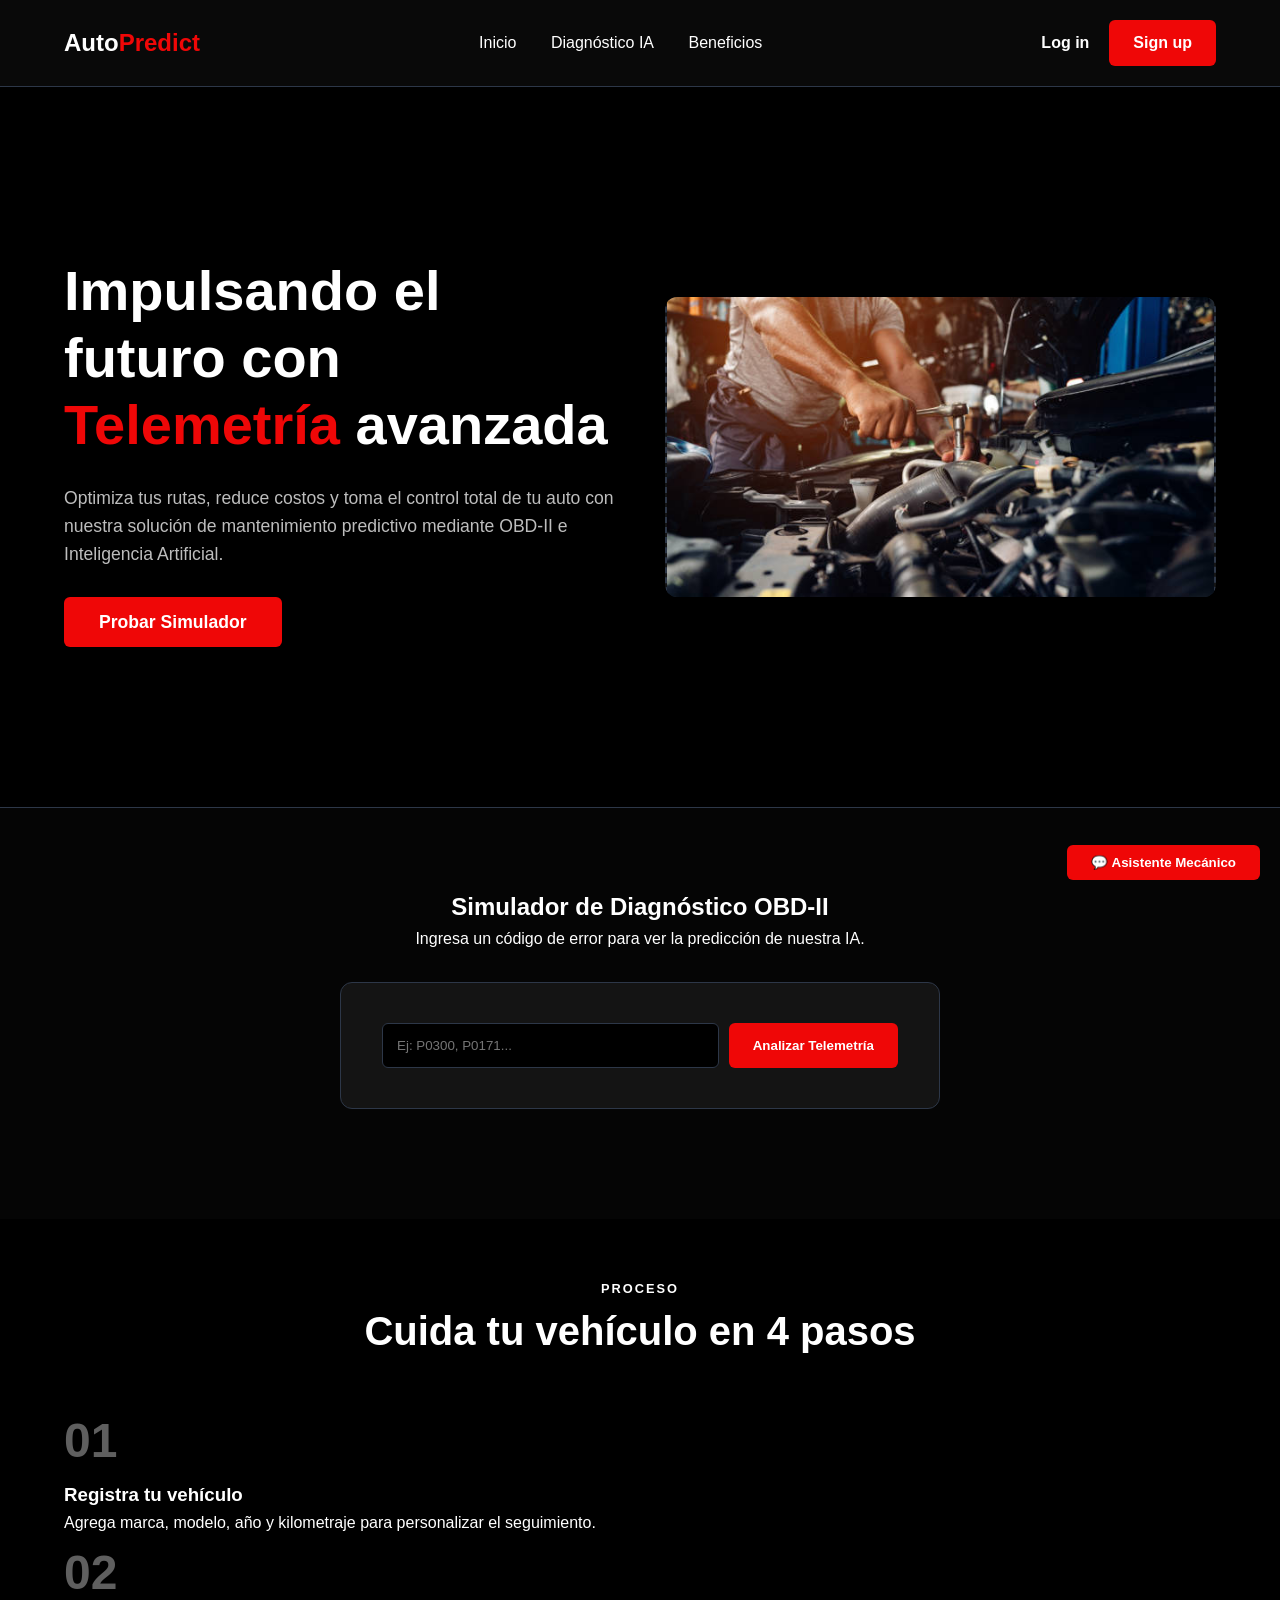
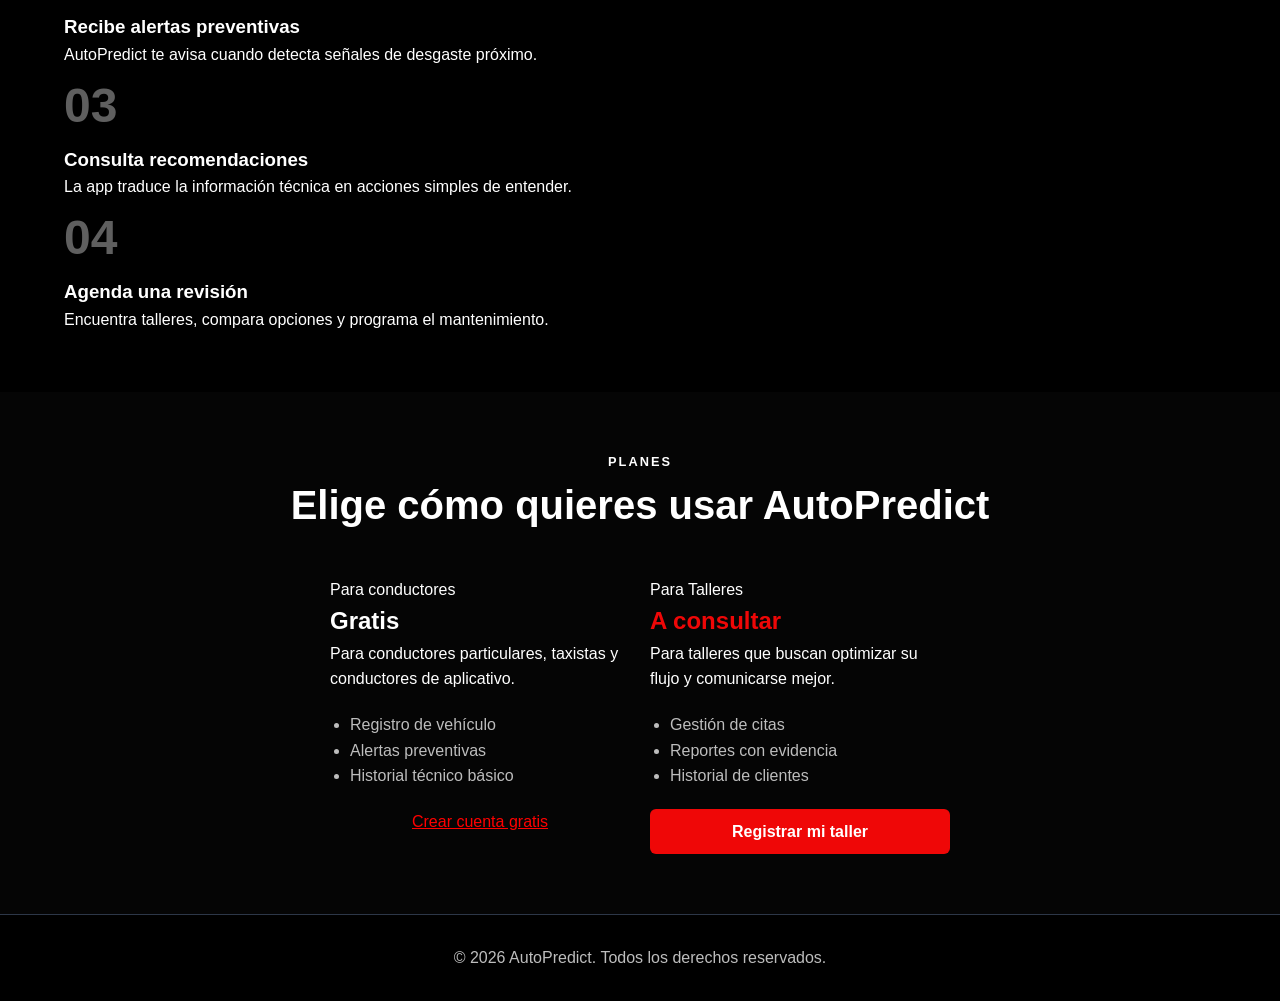
==== commit 58975b11: "TF FINAL" ====
--- a/index.html
+++ b/index.html
@@ -1,147 +1,144 @@
-<!DOCTYPE html>
-<html lang="es">
-<head>
-    <meta charset="UTF-8">
-    <meta name="viewport" content="width=device-width, initial-scale=1.0">
-    <title>AutoPredict | Telemetría Avanzada</title>
-    <link rel="stylesheet" href="style.css">
-</head>
-<body>
-    <header class="navbar">
-        <a href="#inicio" class="logo">Auto<span class="text-accent">Predict</span></a>
-        <nav class="nav-links">
-            <a href="#inicio">Inicio</a>
-            <a href="#simulador">Diagnóstico IA</a>
-            <a href="#beneficios">Beneficios</a>
-        </nav>
-        <div class="nav-actions">
-            <a href="dashboard.html" class="login-link">Log in</a>
-            <a href="registro.html" class="btn-primary">Sign up</a>
-        </div>
-    </header>
-
-    <main>
-        <section id="inicio" class="hero-section">
-            <div class="hero-content">
-                <h1>Impulsando el futuro con <span class="text-accent">Telemetría</span> avanzada</h1>
-                <p>Optimiza tus rutas, reduce costos y toma el control total de tu auto con nuestra solución de mantenimiento predictivo mediante OBD-II e Inteligencia Artificial.</p>
-                <div class="hero-buttons">
-                    <a href="#simulador" class="btn-primary btn-large">Probar Simulador</a>
-                </div>
-            </div>
-            <div class="hero-image">
-                <div class="car-placeholder">
-                    <img src="Imagenes/carro-mantenimiento.jpg" alt="Carro en mantenimiento">
-                </div>
-            </div>
-        </section>
-
-        <section id="simulador" class="simulator-section">
-            <h2>Simulador de Diagnóstico OBD-II</h2>
-            <p>Ingresa un código de error para ver la predicción de nuestra IA.</p>
-            
-            <div class="simulator-card">
-                <form id="diagnostic-form">
-                    <input type="text" id="obd-code" placeholder="Ej: P0300, P0171..." required>
-                    <button type="submit" class="btn-primary">Analizar Telemetría</button>
-                </form>
-
-                <div id="loading-spinner" class="hidden">
-                    <div class="spinner"></div>
-                    <p class="text-accent">Analizando datos del motor...</p>
-                </div>
-
-                <div id="diagnostic-result" class="hidden result-box">
-                    <h3 id="result-title">Diagnóstico Completado</h3>
-                    <p id="result-desc"><strong>Falla detectada:</strong> Anomalía múltiple en cilindros.</p>
-                    <p id="result-action"><strong>Acción recomendada:</strong> Revisión urgente de bujías.</p>
-                </div>
-            </div>
-        </section>
-
-        <section style="padding: 60px 5%; text-align: center;">
-            <p class="text-muted" style="font-weight: bold; font-size: 0.8rem; letter-spacing: 2px;">PROCESO</p>
-            <h2 style="font-size: 2.5rem; margin-bottom: 40px;">Cuida tu vehículo en 4 pasos</h2>
-            <div class="grid-4" style="text-align: left;">
-                <div class="data-card">
-                    <h1 style="color: var(--text-muted); opacity: 0.5; font-size: 3rem;">01</h1>
-                    <h3>Registra tu vehículo</h3>
-                    <p class="text-muted">Agrega marca, modelo, año y kilometraje para personalizar el seguimiento.</p>
-                </div>
-                <div class="data-card">
-                    <h1 style="color: var(--text-muted); opacity: 0.5; font-size: 3rem;">02</h1>
-                    <h3>Recibe alertas preventivas</h3>
-                    <p class="text-muted">AutoPredict te avisa cuando detecta señales de desgaste próximo.</p>
-                </div>
-                <div class="data-card">
-                    <h1 style="color: var(--text-muted); opacity: 0.5; font-size: 3rem;">03</h1>
-                    <h3>Consulta recomendaciones</h3>
-                    <p class="text-muted">La app traduce la información técnica en acciones simples de entender.</p>
-                </div>
-                <div class="data-card">
-                    <h1 style="color: var(--text-muted); opacity: 0.5; font-size: 3rem;">04</h1>
-                    <h3>Agenda una revisión</h3>
-                    <p class="text-muted">Encuentra talleres, compara opciones y programa el mantenimiento.</p>
-                </div>
-            </div>
-        </section>
-
-        <section style="padding: 60px 5%; text-align: center; background: #050505;">
-            <p class="text-muted" style="font-weight: bold; font-size: 0.8rem; letter-spacing: 2px;">PLANES</p>
-            <h2 style="font-size: 2.5rem; margin-bottom: 40px;">Elige cómo quieres usar AutoPredict</h2>
-            <div style="display: flex; justify-content: center; gap: 20px; flex-wrap: wrap;">
-                <div class="data-card" style="width: 300px; text-align: left;">
-                    <p class="text-muted">Para conductores</p>
-                    <h2>Gratis</h2>
-                    <p class="text-muted mt-10">Para conductores particulares, taxistas y conductores de aplicativo.</p>
-                    <ul style="margin: 20px 0; padding-left: 20px; color: var(--text-muted);">
-                        <li>Registro de vehículo</li>
-                        <li>Alertas preventivas</li>
-                        <li>Historial técnico básico</li>
-                    </ul>
-<<<<<<< HEAD
-                    <a href="registro.html" class="btn-outline" style="display: block; text-align: center;">Crear cuenta gratis</a>
-=======
-                    <a href="registro.html" class="btn-outline" style="display: block; text-align: center; color:red;">Crear cuenta gratis</a>
->>>>>>> 1d6b999 (TF1- archivos actualizados)
-                </div>
-                <div class="data-card" style="width: 300px; text-align: left; border-color: var(--accent-neon);">
-                    <p class="text-muted">Para Talleres</p>
-                    <h2 class="text-accent">A consultar</h2>
-                    <p class="text-muted mt-10">Para talleres que buscan optimizar su flujo y comunicarse mejor.</p>
-                    <ul style="margin: 20px 0; padding-left: 20px; color: var(--text-muted);">
-                        <li>Gestión de citas</li>
-                        <li>Reportes con evidencia</li>
-                        <li>Historial de clientes</li>
-                    </ul>
-                    <a href="registro.html" class="btn-primary" style="display: block; text-align: center; color: white;">Registrar mi taller</a>
-                </div>
-            </div>
-        </section>
-
-    </main>
-
-    <div class="chatbot-widget">
-        <button id="chat-toggle" class="btn-primary chat-btn">💬 Asistente Mecánico</button>
-        <div id="chat-window" class="chat-window hidden">
-            <div class="chat-header">
-                <h4>AutoPredict IA</h4>
-                <button id="close-chat" class="close-btn">✖</button>
-            </div>
-            <div class="chat-body" id="chat-messages">
-                <div class="message bot">Hola, soy tu asistente mecánico. ¿Qué síntoma presenta tu auto hoy?</div>
-            </div>
-            <form id="chat-form" class="chat-input-area">
-                <input type="text" id="chat-input" placeholder="Ej: Mi auto vibra..." required autocomplete="off">
-                <button type="submit" class="send-btn">➤</button>
-            </form>
-        </div>
-    </div>
-
-    <footer>
-        <p>&copy; 2026 AutoPredict. Todos los derechos reservados.</p>
-    </footer>
-
-    <script src="script.js"></script>
-</body>
+
+<!DOCTYPE html>
+<html lang="es">
+<head>
+    <meta charset="UTF-8">
+    <meta name="viewport" content="width=device-width, initial-scale=1.0">
+    <title>AutoPredict | Telemetría Avanzada</title>
+    <link rel="stylesheet" href="style.css">
+</head>
+<body>
+    <header class="navbar">
+        <a href="#inicio" class="logo">Auto<span class="text-accent">Predict</span></a>
+        <nav class="nav-links">
+            <a href="#inicio">Inicio</a>
+            <a href="#simulador">Diagnóstico IA</a>
+            <a href="#beneficios">Beneficios</a>
+        </nav>
+        <div class="nav-actions">
+            <a href="dashboard.html" class="login-link">Log in</a>
+            <a href="registro.html" class="btn-primary">Sign up</a>
+        </div>
+    </header>
+
+    <main>
+        <section id="inicio" class="hero-section">
+            <div class="hero-content">
+                <h1>Impulsando el futuro con <span class="text-accent">Telemetría</span> avanzada</h1>
+                <p>Optimiza tus rutas, reduce costos y toma el control total de tu auto con nuestra solución de mantenimiento predictivo mediante OBD-II e Inteligencia Artificial.</p>
+                <div class="hero-buttons">
+                    <a href="#simulador" class="btn-primary btn-large">Probar Simulador</a>
+                </div>
+            </div>
+            <div class="hero-image">
+                <div class="car-placeholder">
+                    <img src="Imagenes/carro-mantenimiento.jpg" alt="Carro en mantenimiento">
+                </div>
+            </div>
+        </section>
+
+        <section id="simulador" class="simulator-section">
+            <h2>Simulador de Diagnóstico OBD-II</h2>
+            <p>Ingresa un código de error para ver la predicción de nuestra IA.</p>
+            
+            <div class="simulator-card">
+                <form id="diagnostic-form">
+                    <input type="text" id="obd-code" placeholder="Ej: P0300, P0171..." required>
+                    <button type="submit" class="btn-primary">Analizar Telemetría</button>
+                </form>
+
+                <div id="loading-spinner" class="hidden">
+                    <div class="spinner"></div>
+                    <p class="text-accent">Analizando datos del motor...</p>
+                </div>
+
+                <div id="diagnostic-result" class="hidden result-box">
+                    <h3 id="result-title">Diagnóstico Completado</h3>
+                    <p id="result-desc"><strong>Falla detectada:</strong> Anomalía múltiple en cilindros.</p>
+                    <p id="result-action"><strong>Acción recomendada:</strong> Revisión urgente de bujías.</p>
+                </div>
+            </div>
+        </section>
+
+        <section style="padding: 60px 5%; text-align: center;">
+            <p class="text-muted" style="font-weight: bold; font-size: 0.8rem; letter-spacing: 2px;">PROCESO</p>
+            <h2 style="font-size: 2.5rem; margin-bottom: 40px;">Cuida tu vehículo en 4 pasos</h2>
+            <div class="grid-4" style="text-align: left;">
+                <div class="data-card">
+                    <h1 style="color: var(--text-muted); opacity: 0.5; font-size: 3rem;">01</h1>
+                    <h3>Registra tu vehículo</h3>
+                    <p class="text-muted">Agrega marca, modelo, año y kilometraje para personalizar el seguimiento.</p>
+                </div>
+                <div class="data-card">
+                    <h1 style="color: var(--text-muted); opacity: 0.5; font-size: 3rem;">02</h1>
+                    <h3>Recibe alertas preventivas</h3>
+                    <p class="text-muted">AutoPredict te avisa cuando detecta señales de desgaste próximo.</p>
+                </div>
+                <div class="data-card">
+                    <h1 style="color: var(--text-muted); opacity: 0.5; font-size: 3rem;">03</h1>
+                    <h3>Consulta recomendaciones</h3>
+                    <p class="text-muted">La app traduce la información técnica en acciones simples de entender.</p>
+                </div>
+                <div class="data-card">
+                    <h1 style="color: var(--text-muted); opacity: 0.5; font-size: 3rem;">04</h1>
+                    <h3>Agenda una revisión</h3>
+                    <p class="text-muted">Encuentra talleres, compara opciones y programa el mantenimiento.</p>
+                </div>
+            </div>
+        </section>
+
+        <section style="padding: 60px 5%; text-align: center; background: #050505;">
+            <p class="text-muted" style="font-weight: bold; font-size: 0.8rem; letter-spacing: 2px;">PLANES</p>
+            <h2 style="font-size: 2.5rem; margin-bottom: 40px;">Elige cómo quieres usar AutoPredict</h2>
+            <div style="display: flex; justify-content: center; gap: 20px; flex-wrap: wrap;">
+                <div class="data-card" style="width: 300px; text-align: left;">
+                    <p class="text-muted">Para conductores</p>
+                    <h2>Gratis</h2>
+                    <p class="text-muted mt-10">Para conductores particulares, taxistas y conductores de aplicativo.</p>
+                    <ul style="margin: 20px 0; padding-left: 20px; color: var(--text-muted);">
+                        <li>Registro de vehículo</li>
+                        <li>Alertas preventivas</li>
+                        <li>Historial técnico básico</li>
+                    </ul>
+                    <a href="registro.html" class="btn-outline" style="display: block; text-align: center; color:red;">Crear cuenta gratis</a>
+                </div>
+                <div class="data-card" style="width: 300px; text-align: left; border-color: var(--accent-neon);">
+                    <p class="text-muted">Para Talleres</p>
+                    <h2 class="text-accent">A consultar</h2>
+                    <p class="text-muted mt-10">Para talleres que buscan optimizar su flujo y comunicarse mejor.</p>
+                    <ul style="margin: 20px 0; padding-left: 20px; color: var(--text-muted);">
+                        <li>Gestión de citas</li>
+                        <li>Reportes con evidencia</li>
+                        <li>Historial de clientes</li>
+                    </ul>
+                    <a href="registro.html" class="btn-primary" style="display: block; text-align: center; color: white;">Registrar mi taller</a>
+                </div>
+            </div>
+        </section>
+
+    </main>
+
+    <div class="chatbot-widget">
+        <button id="chat-toggle" class="btn-primary chat-btn">💬 Asistente Mecánico</button>
+        <div id="chat-window" class="chat-window hidden">
+            <div class="chat-header">
+                <h4>AutoPredict IA</h4>
+                <button id="close-chat" class="close-btn">✖</button>
+            </div>
+            <div class="chat-body" id="chat-messages">
+                <div class="message bot">Hola, soy tu asistente mecánico. ¿Qué síntoma presenta tu auto hoy?</div>
+            </div>
+            <form id="chat-form" class="chat-input-area">
+                <input type="text" id="chat-input" placeholder="Ej: Mi auto vibra..." required autocomplete="off">
+                <button type="submit" class="send-btn">➤</button>
+            </form>
+        </div>
+    </div>
+
+    <footer>
+        <p>&copy; 2026 AutoPredict. Todos los derechos reservados.</p>
+    </footer>
+
+    <script src="script.js"></script>
+</body>
 </html>
--- a/style.css
+++ b/style.css
@@ -1,3 +1,4 @@
+
 @import url('https://fonts.googleapis.com/css2?family=Inter:wght@400;600;800&display=swap');
 
 /* Variables */
